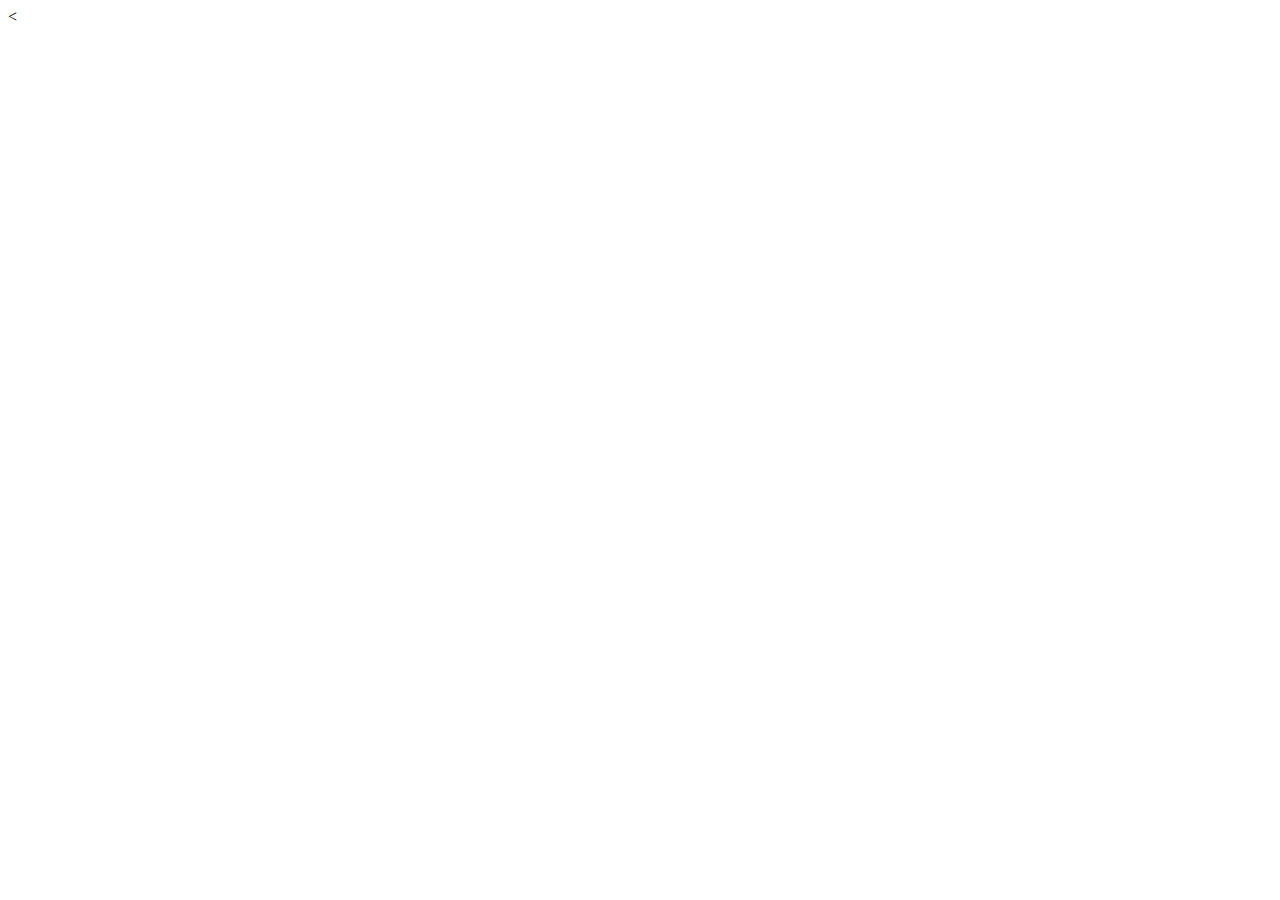
==== shop.html @ 5e085f7e "Build" ====
<!DOCTYPE html>
<html lang="en">
    <head>
        <meta charset="UTF-8">
        <meta name="viewport" content="width=device-width, initial-scale=1.0">

        <!-- ===== CSS ===== -->
        <

        <!-- ===== BOX ICONS ===== -->
        

        <title>Responsive Ecommerce Website Sneakers</title>
    </head>
    <body>

        <!--===== HEADER =====-->
        

        <main class="l-main">
            
        </main>

        <!--===== FOOTER =====-->
        

        <!--===== MAIN JS =====-->
        
    </body>
</html>
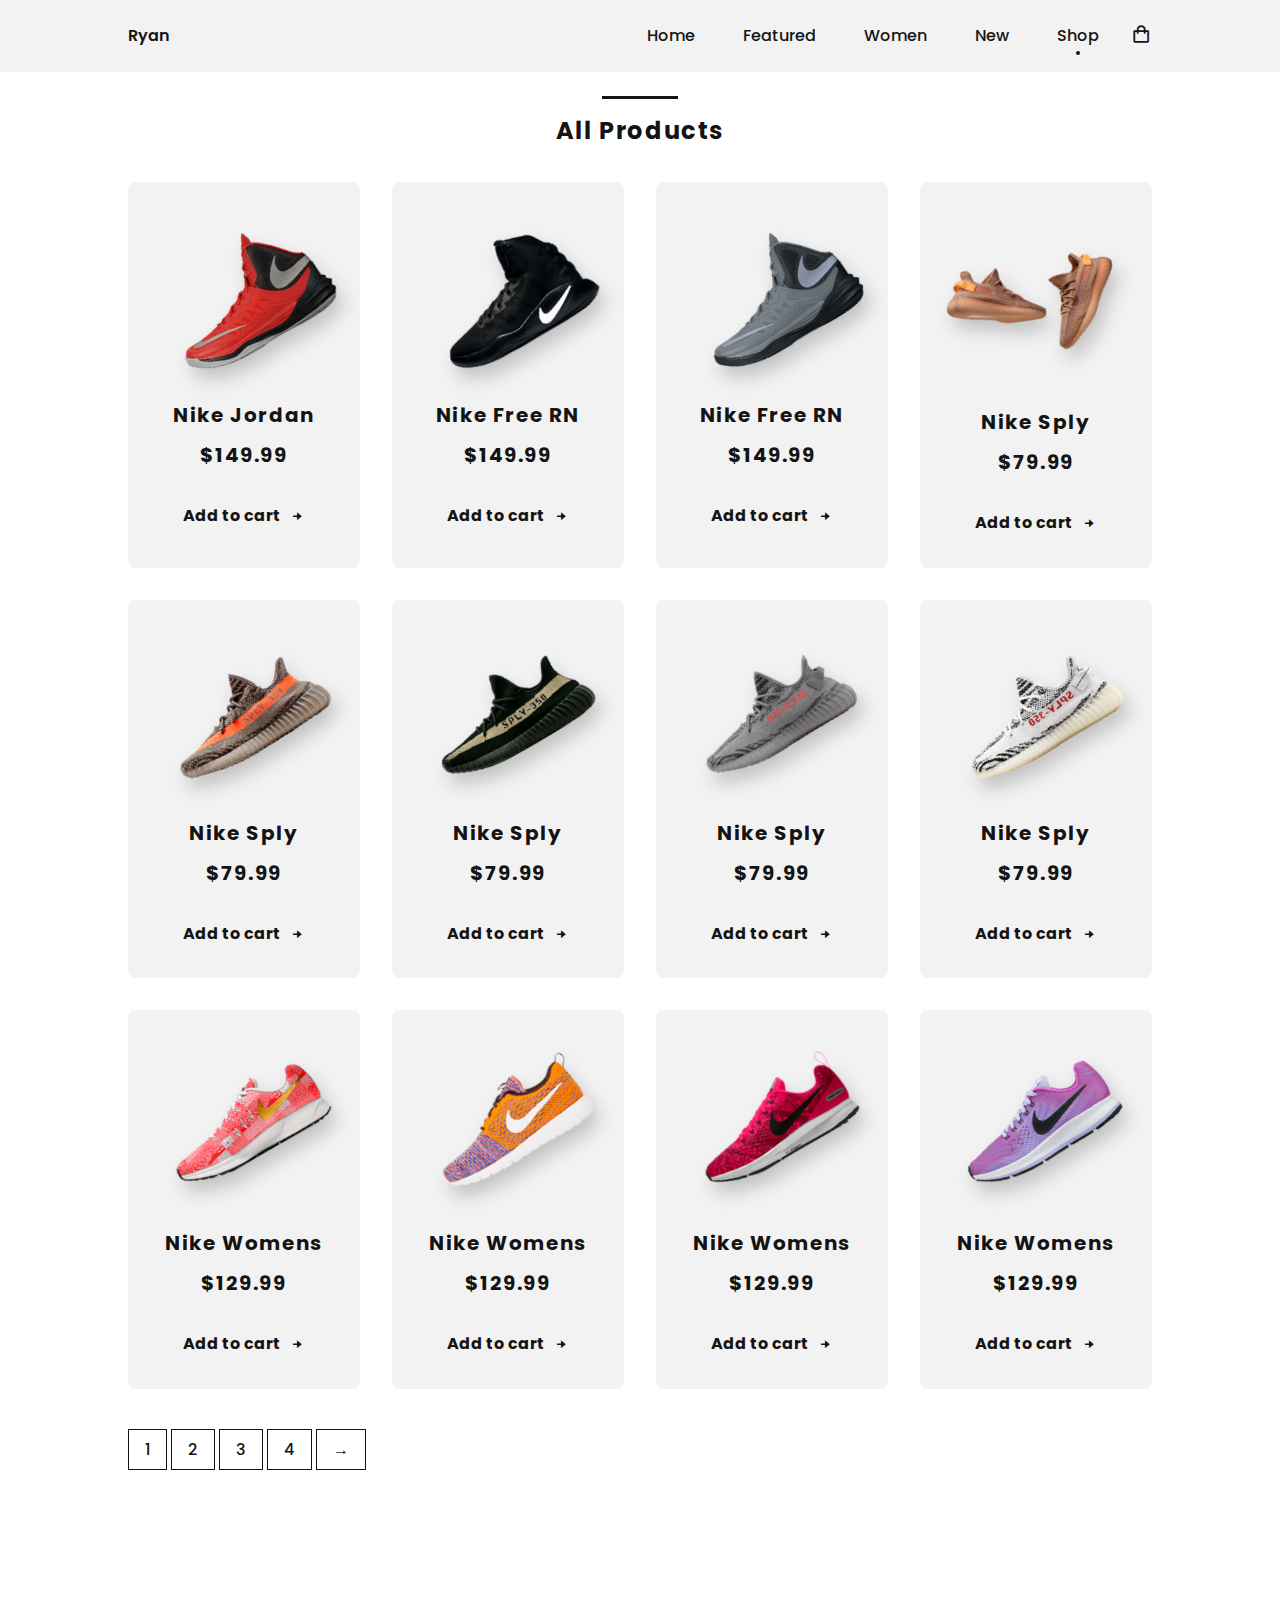
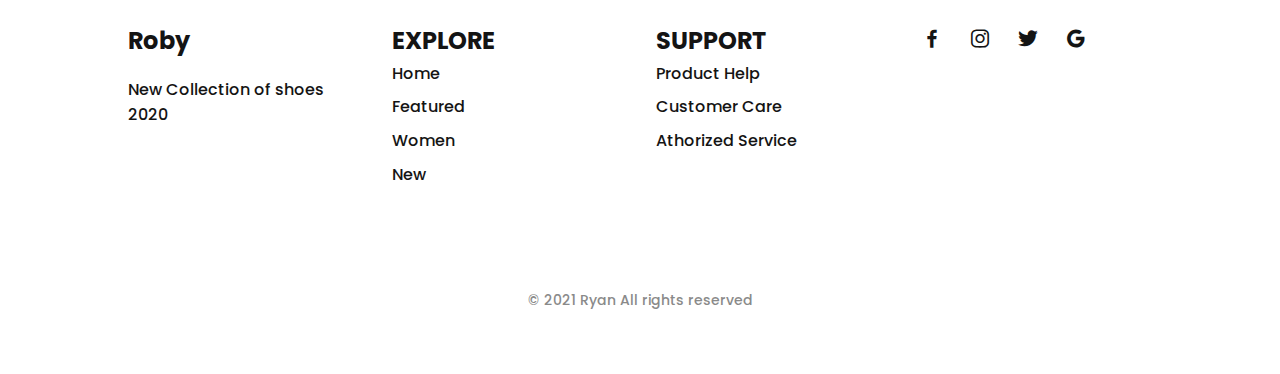
==== commit 2c1367f9: "media queries created" ====
--- a/shop.html
+++ b/shop.html
@@ -1,30 +1,212 @@
 <!DOCTYPE html>
 <html lang="en">
-    <head>
-        <meta charset="UTF-8">
-        <meta name="viewport" content="width=device-width, initial-scale=1.0">
-
-        <!-- ===== CSS ===== -->
-        <
-
-        <!-- ===== BOX ICONS ===== -->
-        
-
-        <title>Responsive Ecommerce Website Sneakers</title>
-    </head>
-    <body>
-
-        <!--===== HEADER =====-->
-        
-
-        <main class="l-main">
-            
-        </main>
-
-        <!--===== FOOTER =====-->
-        
-
-        <!--===== MAIN JS =====-->
-        
-    </body>
-</html>+  <head>
+    <meta charset="UTF-8" />
+    <meta name="viewport" content="width=device-width, initial-scale=1.0" />
+
+    <!-- ===== CSS ===== -->
+    <link rel="stylesheet" href="assets/css/styles.css" />
+
+    <!-- ===== BOX ICONS ===== -->
+    <link
+      href="https://unpkg.com/boxicons@2.0.7/css/boxicons.min.css"
+      rel="stylesheet"
+    />
+
+    <title>Responsive Ecommerce Website Sneakers</title>
+  </head>
+  <body>
+    <!--===== HEADER =====-->
+    <header class="l-header" id="header">
+      <nav class="nav bd-grid">
+        <div class="nav__toggle" id="nav-toggle">
+          <i class="bx bxs-grid"></i>
+        </div>
+        <a href="#" class="nav__logo">Ryan</a>
+        <div class="nav__menu" id="nav-menu">
+          <ul class="nav__list">
+            <li class="nav__item">
+              <a href="./index.html" class="nav__link">Home</a>
+            </li>
+            <li class="nav__item">
+              <a href="./index.html/#featured" class="nav__link">Featured</a>
+            </li>
+            <li class="nav__item">
+              <a href="./index.html#women" class="nav__link">Women</a>
+            </li>
+            <li class="nav__item">
+              <a href="./index.html#women" class="nav__link">New</a>
+            </li>
+            <li class="nav__item">
+              <a href="#shop" class="nav__link active">Shop</a>
+            </li>
+          </ul>
+        </div>
+        <div class="nav__shop">
+          <i class="bx bx-shopping-bag"></i>
+        </div>
+      </nav>
+    </header>
+
+    <!-- Featured -->
+
+    <main class="l-main">
+      <section class="featured section" id="shop">
+        <h2 class="section-title">All Products</h2>
+
+        <div class="featured__container bd-grid">
+          <article class="sneaker">
+            <img src="assets/img/featured1.png" alt="" class="sneaker__img" />
+            <span class="sneaker__name">Nike Jordan</span>
+            <span class="sneaker__price">$149.99</span>
+            <a href="" class="button-light"
+              >Add to cart<i class="bx bxs-right-arrow-alt button-icon"></i
+            ></a>
+          </article>
+
+          <article class="sneaker">
+            <img src="assets/img/featured2.png" alt="" class="sneaker__img" />
+            <span class="sneaker__name">Nike Free RN</span>
+            <span class="sneaker__price">$149.99</span>
+            <a href="" class="button-light"
+              >Add to cart<i class="bx bxs-right-arrow-alt button-icon"></i
+            ></a>
+          </article>
+
+          <article class="sneaker">
+            <img src="assets/img/featured3.png" alt="" class="sneaker__img" />
+            <span class="sneaker__name">Nike Free RN</span>
+            <span class="sneaker__price">$149.99</span>
+            <a href="" class="button-light"
+              >Add to cart<i class="bx bxs-right-arrow-alt button-icon"></i
+            ></a>
+          </article>
+          <article class="sneaker">
+            <img src="assets/img/new1.png" alt="" class="sneaker__img" />
+            <span class="sneaker__name">Nike Sply</span>
+            <span class="sneaker__price">$79.99</span>
+            <a href="" class="button-light"
+              >Add to cart<i class="bx bxs-right-arrow-alt button-icon"></i
+            ></a>
+          </article>
+          <article class="sneaker">
+            <img src="assets/img/new2.png" alt="" class="sneaker__img" />
+            <span class="sneaker__name">Nike Sply</span>
+            <span class="sneaker__price">$79.99</span>
+            <a href="" class="button-light"
+              >Add to cart<i class="bx bxs-right-arrow-alt button-icon"></i
+            ></a>
+          </article>
+          <article class="sneaker">
+            <img src="assets/img/new3.png" alt="" class="sneaker__img" />
+            <span class="sneaker__name">Nike Sply</span>
+            <span class="sneaker__price">$79.99</span>
+            <a href="" class="button-light"
+              >Add to cart<i class="bx bxs-right-arrow-alt button-icon"></i
+            ></a>
+          </article>
+          <article class="sneaker">
+            <img src="assets/img/new4.png" alt="" class="sneaker__img" />
+            <span class="sneaker__name">Nike Sply</span>
+            <span class="sneaker__price">$79.99</span>
+            <a href="" class="button-light"
+              >Add to cart<i class="bx bxs-right-arrow-alt button-icon"></i
+            ></a>
+          </article>
+          <article class="sneaker">
+            <img src="assets/img/new5.png" alt="" class="sneaker__img" />
+            <span class="sneaker__name">Nike Sply</span>
+            <span class="sneaker__price">$79.99</span>
+            <a href="" class="button-light"
+              >Add to cart<i class="bx bxs-right-arrow-alt button-icon"></i
+            ></a>
+          </article>
+          <article class="sneaker">
+            <img src="assets/img/women1.png" alt="" class="sneaker__img" />
+            <span class="sneaker__name">Nike Womens</span>
+            <span class="sneaker__price">$129.99</span>
+            <a href="" class="button-light"
+              >Add to cart<i class="bx bxs-right-arrow-alt button-icon"></i
+            ></a>
+          </article>
+
+          <article class="sneaker">
+            <img src="assets/img/women2.png" alt="" class="sneaker__img" />
+            <span class="sneaker__name">Nike Womens</span>
+            <span class="sneaker__price">$129.99</span>
+            <a href="" class="button-light"
+              >Add to cart<i class="bx bxs-right-arrow-alt button-icon"></i
+            ></a>
+          </article>
+
+          <article class="sneaker">
+            <img src="assets/img/women3.png" alt="" class="sneaker__img" />
+            <span class="sneaker__name">Nike Womens</span>
+            <span class="sneaker__price">$129.99</span>
+            <a href="" class="button-light"
+              >Add to cart<i class="bx bxs-right-arrow-alt button-icon"></i
+            ></a>
+          </article>
+
+          <article class="sneaker">
+            <img src="assets/img/women4.png" alt="" class="sneaker__img" />
+            <span class="sneaker__name">Nike Womens</span>
+            <span class="sneaker__price">$129.99</span>
+            <a href="" class="button-light"
+              >Add to cart<i class="bx bxs-right-arrow-alt button-icon"></i
+            ></a>
+          </article>
+        </div>
+
+        <div class="sneaker__pages bd-grid">
+          <div>
+            <span class="sneaker__pag">1</span>
+            <span class="sneaker__pag">2</span>
+            <span class="sneaker__pag">3</span>
+            <span class="sneaker__pag">4</span>
+            <span class="sneaker__pag">&#8594;</span>
+          </div>
+        </div>
+      </section>
+    </main>
+
+    <!--===== FOOTER =====-->
+    <footer class="footer section">
+      <div class="footer__container bd-grid">
+        <div class="footer__box">
+          <h3 class="footer__title">Roby</h3>
+          <p class="footer__description">New Collection of shoes 2020</p>
+        </div>
+        <div class="footer__box">
+          <h3 class="footer__title">EXPLORE</h3>
+          <ul>
+            <li><a href="#home" class="footer__link">Home</a></li>
+            <li><a href="#featured" class="footer__link">Featured</a></li>
+            <li><a href="#women" class="footer__link">Women</a></li>
+            <li><a href="#new" class="footer__link">New</a></li>
+          </ul>
+        </div>
+        <div class="footer__box">
+          <h3 class="footer__title">SUPPORT</h3>
+          <ul>
+            <li><a href="#" class="footer__link">Product Help</a></li>
+            <li><a href="#" class="footer__link">Customer Care</a></li>
+            <li><a href="#" class="footer__link">Athorized Service</a></li>
+          </ul>
+        </div>
+        <div class="footer__box">
+          <a href="#" class="footer__social"><i class="bx bxl-facebook"></i></a>
+          <a href="#" class="footer__social"
+            ><i class="bx bxl-instagram"></i
+          ></a>
+          <a href="#" class="footer__social"><i class="bx bxl-twitter"></i></a>
+          <a href="#" class="footer__social"><i class="bx bxl-google"></i></a>
+        </div>
+      </div>
+
+      <p class="footer__copy">&#169; 2021 Ryan All rights reserved</p>
+    </footer>
+    <!--===== MAIN JS =====-->
+    <script src="assets/js/main.js"></script>
+  </body>
+</html>
--- a/assets/css/styles.css
+++ b/assets/css/styles.css
@@ -0,0 +1,680 @@
+/*===== GOOGLE FONTS =====*/
+@import url("https://fonts.googleapis.com/css2?family=Poppins:wght@400;500;600;700&display=swap");
+/*===== VARIABLES CSS =====*/
+:root {
+  --header-height: 3rem;
+
+  /*===== Font weight =====*/
+  --font-medium: 500;
+  --font-semi-bold: 600;
+  --font-bold: 700;
+
+  /*===== Colores =====*/
+  --dark-color: #141414;
+  --dark-color-light: #8a8a8a;
+  --dark-color-lighten: #f2f2f2;
+  --white-color: #fff;
+
+  /*===== Font and typography =====*/
+  --body-font: "Poppins", sans-serif;
+  --big-font-size: 1.5rem;
+  --bigger-font-size: 2rem;
+  --biggest-font-size: 2rem;
+  --h2-font-size: 1.25rem;
+  --normal-font-size: 0.938rem;
+  --smaller-font-size: 0.813rem;
+  /*===== Margenes =====*/
+  --mb-1: 0.5rem;
+  --mb-2: 1rem;
+  --mb-3: 1.5rem;
+  --mb-4: 2rem;
+  --mb-5: 2.5rem;
+  --mb-6: 3rem;
+  /*===== z index =====*/
+  --z-fixed: 100;
+  /*===== Rotate img =====*/
+  --rotate-img: rotate(-30deg);
+}
+
+@media screen and (min-width: 768px) {
+  :root {
+    --big-font-size: 1.5rem;
+    --bigger-font-size: 2rem;
+    --biggest-font-size: 3rem;
+    --normal-font-size: 1rem;
+
+    --smaller-font-size: 0.875rem;
+  }
+}
+/*===== BASE =====*/
+
+*,
+::before,
+::after {
+  box-sizing: border-box;
+}
+
+html {
+  scroll-behavior: smooth;
+}
+
+body {
+  margin: var(--header-height) 0 0 0;
+  font-family: var(--body-font);
+  font-size: var(--normal-font-size);
+  font-weight: var(--font-medium);
+  color: var(--dark-color);
+  line-height: 1.6;
+}
+
+h1,
+h2,
+h3,
+ul {
+  margin: 0;
+}
+
+ul {
+  padding: 0;
+  list-style: none;
+}
+
+a {
+  text-decoration: none;
+  color: var(--dark-color);
+}
+
+img {
+  max-width: 100%;
+  height: auto;
+  display: block;
+}
+
+/*===== CLASS CSS ===== */
+.section {
+  padding: 5rem 0 2rem;
+}
+
+.section-title {
+  position: relative;
+  font-size: var(--big-font-size);
+  margin-bottom: var(--mb-4);
+  text-align: center;
+  letter-spacing: 0.1rem;
+}
+
+.section-title::after {
+  content: "";
+  position: absolute;
+  width: 56px;
+  height: 0.18rem;
+  top: -1rem;
+  left: 0;
+  right: 0;
+  margin: auto;
+  background-color: var(--dark-color);
+}
+/*===== LAYOUT =====*/
+.bd-grid {
+  max-width: 1024px;
+  display: grid;
+  grid-template-columns: 100%;
+  column-gap: 2rem;
+  width: calc(100% - 2rem);
+  margin-left: var(--mb-2);
+  margin-right: var(--mb-2);
+}
+
+.l-header {
+  width: 100%;
+  position: fixed;
+  top: 0;
+  left: 0;
+  z-index: var(--z-fixed);
+  background-color: var(--dark-color-lighten);
+}
+
+/*===== NAV =====*/
+.nav {
+  height: var(--header-height);
+  display: flex;
+  justify-content: space-between;
+  align-items: center;
+}
+
+@media screen and (max-width: 768px) {
+  .nav__menu {
+    position: fixed;
+    top: var(--header-height);
+    left: -100%;
+    width: 70%;
+    height: 100vh;
+    padding: 2rem;
+    background-color: var(--white-color);
+    transition: 0.5s;
+  }
+}
+
+.nav__item {
+  margin-bottom: var(--mb-4);
+}
+
+.nav__logo {
+  font-weight: var(--font-semi-bold);
+}
+
+.nav__toggle,
+.nav__shop {
+  font-size: 1.3rem;
+  cursor: pointer;
+}
+/*Show menu*/
+.show {
+  left: 0;
+}
+
+/*Active link*/
+.active {
+  position: relative;
+}
+
+.active::before {
+  content: "";
+  position: absolute;
+  bottom: -0.5rem;
+  left: 45%;
+  width: 4px;
+  height: 4px;
+  background-color: var(--dark-color);
+  border-radius: 50%;
+}
+
+/*Change color header*/
+.scroll-header {
+  background-color: var(--white-color);
+  box-shadow: 0 2px 4px rgba(0, 0, 0, 0.1);
+}
+/*===== HOME =====*/
+.home {
+  background-color: var(--dark-color-lighten);
+  overflow: hidden;
+}
+
+.home__container {
+  height: calc(100vh - var(--header-height));
+}
+
+.home__sneaker {
+  position: relative;
+  display: flex;
+  justify-content: center;
+  align-self: center;
+}
+.home__shape {
+  width: 220px;
+  height: 220px;
+  background-color: var(--dark-color);
+  border-radius: 50%;
+}
+
+.home__img {
+  position: absolute;
+  top: 1.5rem;
+  max-width: initial;
+  width: 275px;
+  transform: var(--rotate-img);
+}
+
+.home__new {
+  display: block;
+  font-size: var(--smaller-font-size);
+  font-weight: var(--font-semi-bold);
+  margin-bottom: var(--mb-2);
+}
+
+.home__title {
+  font-size: var(--bigger-font-size);
+  margin-bottom: var(--mb-1);
+}
+
+.home__description {
+  margin-bottom: var(--mb-6);
+}
+
+/*BUTTONS*/
+.button {
+  display: inline-block;
+  background-color: var(--dark-color);
+  color: var(--white-color);
+  padding: 1.125rem 2rem;
+  font-weight: var(--font-medium);
+  border-radius: 0.5rem;
+  transition: 0.3s;
+}
+
+.button:hover {
+  transform: translateY(-0.25rem);
+}
+
+.button-light {
+  display: inline-flex;
+  color: var(--dark-color);
+  font-weight: var(--font-bold);
+  align-items: center;
+}
+
+.button-icon {
+  font-style: 1.25rem;
+  margin-left: var(--mb-1);
+  transition: 0.3s;
+}
+
+.button-light:hover .button-icon {
+  transform: translateX(0.25rem);
+}
+
+/*===== FEATURED =====*/
+.featured__container {
+  row-gap: 2rem;
+  grid-template-columns: repeat(auto-fit, minmax(220px, 1fr));
+}
+
+.sneaker {
+  position: relative;
+  display: flex;
+  flex-direction: column;
+  align-items: center;
+  padding: 2rem;
+
+  background-color: var(--dark-color-lighten);
+  border-radius: 0.5rem;
+  transition: 0.3s;
+}
+
+.sneaker__sale {
+  position: absolute;
+  left: 0.5rem;
+  background-color: var(--dark-color);
+  padding: 0.25rem 0.5rem;
+  border-radius: 0.25rem;
+  font-size: var(--h2-font-size);
+  color: var(--white-color);
+  transform: rotate(-90deg);
+  letter-spacing: 0.1rem;
+}
+
+.sneaker__img {
+  width: 220px;
+  margin-top: var(--mb-3);
+  margin-bottom: var(--mb-6);
+  transform: var(--rotate-img);
+  filter: drop-shadow(0 12px 9px rgba(0, 0, 0, 0.2));
+}
+
+.sneaker__name,
+.sneaker__price {
+  font-size: var(--h2-font-size);
+  letter-spacing: 0.1rem;
+  font-weight: var(--font-bold);
+}
+
+.sneaker__name {
+  margin-bottom: var(--mb-1);
+}
+
+.sneaker__price {
+  margin-bottom: var(--mb-4);
+}
+
+.sneaker:hover {
+  transform: translateY(-0.5rem);
+}
+
+.sneaker__pages {
+  margin-top: var(--mb-6);
+}
+
+.sneaker__pag {
+  padding: 0.5rem 1rem;
+  border: 1px solid var(--dark-color);
+}
+
+.sneaker__pag:hover {
+  background-color: var(--dark-color);
+  color: var(--white-color);
+}
+
+/*===== COLLECTION =====*/
+.collection__container {
+  row-gap: 2rem;
+  justify-content: center;
+}
+
+.collection__card {
+  position: relative;
+  display: flex;
+  height: 328px;
+  background-color: var(--dark-color-lighten);
+  padding: 2rem;
+  border-radius: 0.5rem;
+  transition: 0.3s;
+}
+
+.collection__data {
+  align-self: flex-end;
+}
+
+.collection__img {
+  position: absolute;
+  top: 0;
+  right: 0;
+  width: 230px;
+}
+
+.collection__name {
+  font-size: var(--bigger-font-size);
+  margin-bottom: 0.25rem;
+}
+
+.collection__description {
+  margin-bottom: var(--mb-2);
+}
+
+.collection__card:hover {
+  transform: translateY(-0.5rem);
+}
+/*===== WOMEN SNEAKERS =====*/
+.woman__container {
+  row-gap: 2rem;
+  grid-template-columns: repeat(auto-fit, minmax(220px, 1fr));
+}
+
+/*===== OFFER =====*/
+.offer__container {
+  grid-template-columns: 55% 45%;
+  column-gap: 0;
+  background-color: var(--dark-color-lighten);
+  border-radius: 0.5rem;
+  justify-content: center;
+}
+
+.offer__data {
+  padding: 4rem 0 4rem 1.5rem;
+}
+
+.offer__title {
+  font-size: var(--bigger-font-size);
+  margin-bottom: 0.25rem;
+}
+
+.offer__description {
+  margin-bottom: var(--mb-3);
+}
+
+.offer__img {
+  width: 153px;
+}
+
+/*===== NEW COLLECTION  =====*/
+.new__container {
+  row-gap: 2rem;
+}
+
+.new__mens {
+  display: flex;
+  flex-direction: column;
+  justify-content: center;
+  background-color: var(--dark-color-lighten);
+  border-radius: 0.5rem;
+  padding: 2rem;
+}
+
+.new__mens-img {
+  width: 276px;
+  margin-bottom: var(--mb-3);
+}
+
+.new__title {
+  font-size: var(--bigger-font-size);
+  margin-bottom: 0.25rem;
+}
+
+.new__price {
+  display: block;
+  margin-bottom: var(--mb-3);
+}
+
+.new__sneaker {
+  display: grid;
+  gap: 1.5rem;
+  grid-template-columns: repeat(auto-fit, minmax(220px, 1fr));
+}
+
+.new__sneaker-card {
+  position: relative;
+  padding: 3.5rem 1.5rem;
+  background-color: var(--dark-color-lighten);
+  border-radius: 0.5rem;
+  overflow: hidden;
+  display: flex;
+  justify-content: center;
+}
+
+.new__sneaker-img {
+  width: 220px;
+}
+
+.new__sneaker-overlay {
+  position: absolute;
+  left: 0;
+  bottom: -100%;
+  width: 100%;
+  height: 100%;
+  display: flex;
+  justify-content: center;
+  align-items: center;
+  background-color: rgba(138, 138, 138, 0.3);
+  transition: 0.3s;
+}
+
+.new__sneaker-card:hover .new__sneaker-overlay {
+  bottom: 0;
+}
+/*===== NEWSLETTER =====*/
+.newsletter__container {
+  background-color: var(--dark-color);
+  color: var(--white-color);
+  padding: 2rem 0.5rem;
+  border-radius: 0.5rem;
+  text-align: center;
+}
+
+.newsletter__title {
+  font-size: var(--bigger-font-size);
+  margin-bottom: var(--mb-2);
+}
+
+.newsletter__description {
+  margin-bottom: var(--mb-5);
+}
+
+.newsletter__subscribe {
+  display: flex;
+  column-gap: 0.5rem;
+  background-color: var(--white-color);
+  padding: 0.5rem;
+  border-radius: 0.5rem;
+}
+
+.newsletter__input {
+  outline: none;
+  border: none;
+  width: 90%;
+  font-size: var(--normal-font-size);
+}
+
+.newsletter__input::placeholder {
+  color: var(--dark-color);
+  font-family: var(--body-font);
+  font-size: var(--normal-font-size);
+  font-weight: var(--font-semi-bold);
+}
+/*===== FOOTER =====*/
+.footer__container {
+  grid-template-columns: repeat(auto-fit, minmax(220px, 1fr));
+}
+
+.footer__box {
+  margin-bottom: var(--mb-4);
+}
+
+.footer__title {
+  font-size: var(--big-font-size);
+}
+
+.footer__link {
+  display: block;
+  width: max-content;
+  margin-bottom: var(--mb-1);
+}
+
+.footer__social {
+  font-size: 1.5rem;
+  margin-right: 1.25rem;
+}
+
+.footer__copy {
+  padding-top: 3rem;
+  font-size: var(--smaller-font-size);
+  color: var(--dark-color-light);
+  text-align: center;
+}
+/* ===== MEDIA QUERIES=====*/
+
+@media screen and (min-width: 576px) {
+  .collection__container {
+    grid-template-columns: 415px;
+  }
+
+  .collection__img {
+    width: 260px;
+  }
+
+  .offer__container {
+    grid-template-columns: max-content max-content;
+  }
+
+  .offer__data {
+    text-align: center;
+  }
+
+  .new__mens {
+    align-items: center;
+  }
+}
+
+@media screen and (min-width: 768px) {
+  body {
+    margin: 0;
+  }
+
+  .section {
+    padding: 7rem 0 3rem;
+  }
+
+  .section-title::after {
+    width: 76px;
+  }
+
+  .nav {
+    height: calc(var(--header-height) + 1.5rem);
+  }
+
+  .nav__menu {
+    margin-left: auto;
+  }
+
+  .nav__list {
+    display: flex;
+  }
+
+  .nav__item {
+    margin-left: var(--mb-6);
+    margin-bottom: 0;
+  }
+
+  .nav__toggle {
+    display: none;
+  }
+
+  .home__container {
+    height: 100vh;
+    grid-template-columns: max-content max-content;
+    justify-content: center;
+    align-items: center;
+  }
+
+  .home__sneaker {
+    order: 1;
+  }
+
+  .home__shape {
+    width: 376px;
+    height: 376px;
+  }
+
+  .home__img {
+    width: 470px;
+    top: 3.5rem;
+    right: 0;
+    left: -3rem;
+  }
+
+  .newsletter__container {
+    grid-template-columns: max-content max-content;
+    justify-content: center;
+    align-items: center;
+    padding: 4.5rem 2rem;
+    column-gap: 3rem;
+  }
+
+  .newsletter__description {
+    margin-bottom: 0;
+  }
+
+  .newsletter__subscribe {
+    width: 360px;
+    height: max-content;
+  }
+}
+
+@media screen and (min-width: 1024px) {
+  .bd-grid {
+    margin-left: auto;
+    margin-right: auto;
+  }
+
+  .home__container {
+    column-gap: 8rem;
+  }
+
+  .collection__container {
+    grid-template-columns: repeat(2, 415px);
+  }
+
+  .new__container {
+    grid-template-columns: max-content 1fr;
+  }
+
+  .new__mens {
+    align-items: initial;
+    justify-content: flex-end;
+    padding: 4rem 2rem;
+  }
+
+  .new__mens-img {
+    margin-bottom: var(--mb-6);
+  }
+  .footer__container {
+  }
+}
